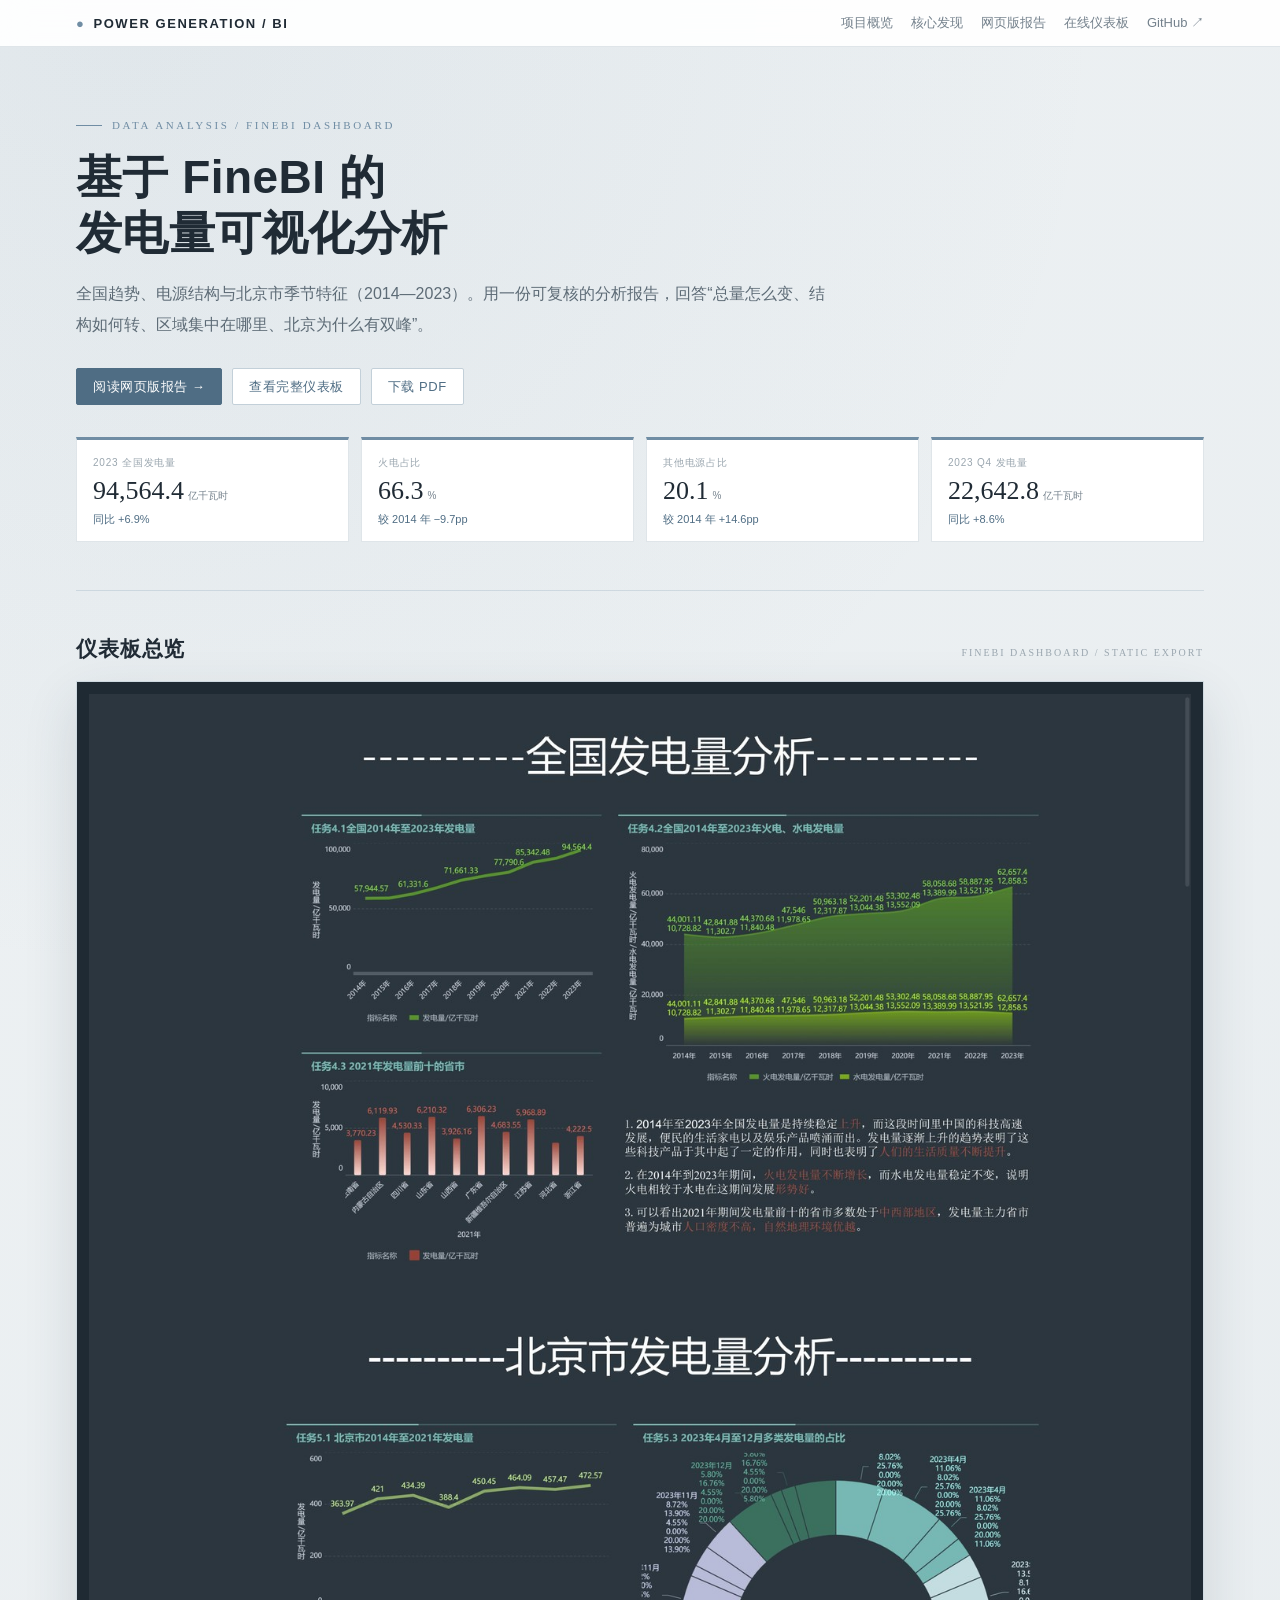
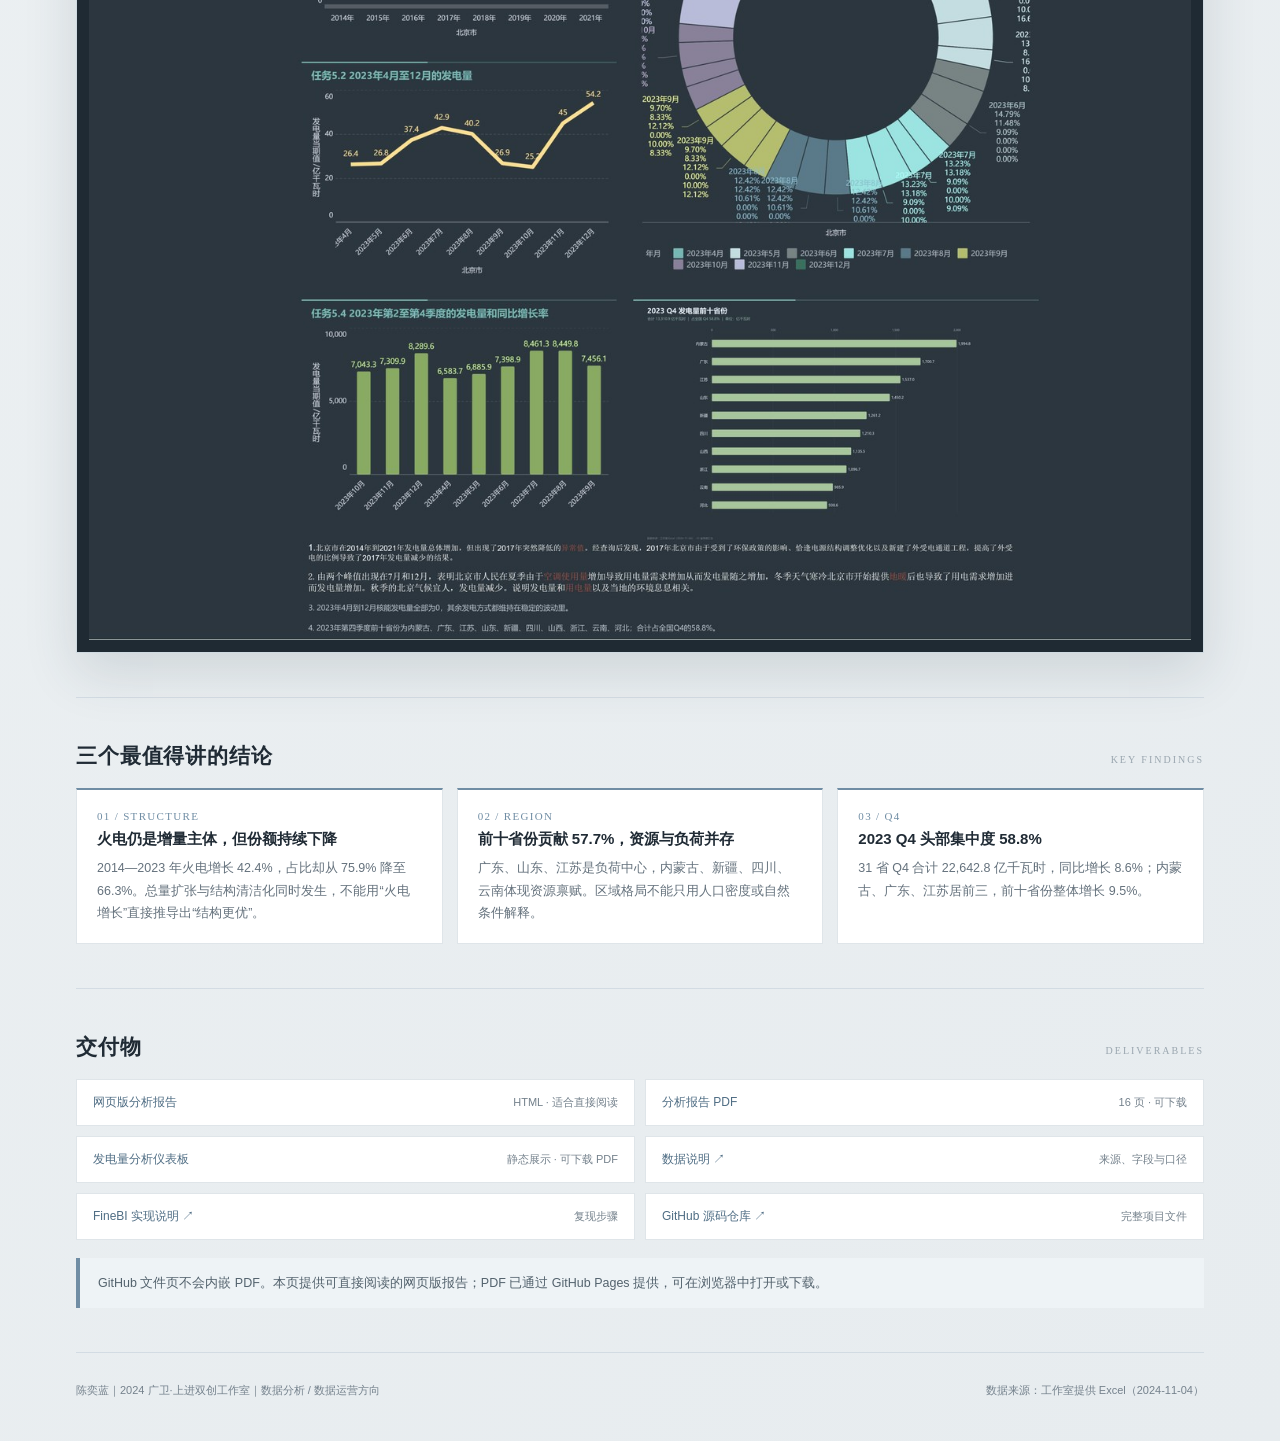
==== index.html @ d82bbfad "docs: add GitHub Pages web report and dashboard" ====
<!DOCTYPE html>
<html lang="zh-CN">
<head>
<meta charset="UTF-8">
<meta name="viewport" content="width=device-width, initial-scale=1.0">
<title>基于 FineBI 的发电量可视化分析｜陈奕蓝</title>
<meta name="description" content="基于 FineBI 的发电量可视化分析：全国趋势、电源结构、2023 Q4 前十省份与北京市季节特征。">
<meta property="og:title" content="基于 FineBI 的发电量可视化分析">
<meta property="og:description" content="全国趋势、电源结构与北京市季节特征（2014—2023）">
<meta property="og:image" content="images/00-dashboard-overview.jpg">
<link rel="stylesheet" href="assets/site.css">
</head>
<body>

<header class="site-nav">
  <div class="nav-inner">
    <div class="brand"><span>●</span>POWER GENERATION / BI</div>
    <nav class="nav-links">
      <a href="#overview">项目概览</a>
      <a href="#findings">核心发现</a>
      <a href="report/">网页版报告</a>
      <a href="dashboard/">在线仪表板</a>
      <a href="https://github.com/sherry230/power-generation-dashboard" target="_blank" rel="noopener">GitHub ↗</a>
    </nav>
  </div>
</header>

<main class="wrap">
  <section class="hero" id="overview">
    <div class="eyebrow">Data Analysis / FineBI Dashboard</div>
    <h1>基于 FineBI 的<br>发电量可视化分析</h1>
    <p class="sub">全国趋势、电源结构与北京市季节特征（2014—2023）。用一份可复核的分析报告，回答“总量怎么变、结构如何转、区域集中在哪里、北京为什么有双峰”。</p>
    <div class="hero-actions">
      <a class="btn primary" href="report/">阅读网页版报告 →</a>
      <a class="btn" href="dashboard/">查看完整仪表板</a>
      <a class="btn" href="report/power-generation-analysis-report.pdf">下载 PDF</a>
    </div>

    <div class="metrics">
      <div class="metric">
        <div class="k">2023 全国发电量</div>
        <div class="v">94,564.4<small>亿千瓦时</small></div>
        <div class="d">同比 +6.9%</div>
      </div>
      <div class="metric">
        <div class="k">火电占比</div>
        <div class="v">66.3<small>%</small></div>
        <div class="d">较 2014 年 −9.7pp</div>
      </div>
      <div class="metric">
        <div class="k">其他电源占比</div>
        <div class="v">20.1<small>%</small></div>
        <div class="d">较 2014 年 +14.6pp</div>
      </div>
      <div class="metric">
        <div class="k">2023 Q4 发电量</div>
        <div class="v">22,642.8<small>亿千瓦时</small></div>
        <div class="d">同比 +8.6%</div>
      </div>
    </div>
  </section>

  <section class="section">
    <div class="section-head">
      <h2>仪表板总览</h2>
      <span class="en">FineBI Dashboard / Static Export</span>
    </div>
    <div class="dashboard-frame">
      <a href="dashboard/" aria-label="查看完整仪表板">
        <img src="images/00-dashboard-overview.jpg" alt="基于 FineBI 的发电量分析仪表板">
      </a>
    </div>
  </section>

  <section class="section" id="findings">
    <div class="section-head">
      <h2>三个最值得讲的结论</h2>
      <span class="en">Key Findings</span>
    </div>
    <div class="cards">
      <article class="card">
        <div class="num">01 / STRUCTURE</div>
        <h3>火电仍是增量主体，但份额持续下降</h3>
        <p>2014—2023 年火电增长 42.4%，占比却从 75.9% 降至 66.3%。总量扩张与结构清洁化同时发生，不能用“火电增长”直接推导出“结构更优”。</p>
      </article>
      <article class="card">
        <div class="num">02 / REGION</div>
        <h3>前十省份贡献 57.7%，资源与负荷并存</h3>
        <p>广东、山东、江苏是负荷中心，内蒙古、新疆、四川、云南体现资源禀赋。区域格局不能只用人口密度或自然条件解释。</p>
      </article>
      <article class="card">
        <div class="num">03 / Q4</div>
        <h3>2023 Q4 头部集中度 58.8%</h3>
        <p>31 省 Q4 合计 22,642.8 亿千瓦时，同比增长 8.6%；内蒙古、广东、江苏居前三，前十省份整体增长 9.5%。</p>
      </article>
    </div>
  </section>

  <section class="section">
    <div class="section-head">
      <h2>交付物</h2>
      <span class="en">Deliverables</span>
    </div>
    <div class="deliverables">
      <div class="deliverable"><a href="report/">网页版分析报告</a><span>HTML · 适合直接阅读</span></div>
      <div class="deliverable"><a href="report/power-generation-analysis-report.pdf">分析报告 PDF</a><span>16 页 · 可下载</span></div>
      <div class="deliverable"><a href="dashboard/">发电量分析仪表板</a><span>静态展示 · 可下载 PDF</span></div>
      <div class="deliverable"><a href="https://github.com/sherry230/power-generation-dashboard/blob/main/data/README.md" target="_blank" rel="noopener">数据说明 ↗</a><span>来源、字段与口径</span></div>
      <div class="deliverable"><a href="https://github.com/sherry230/power-generation-dashboard/blob/main/docs/finebi-implementation.md" target="_blank" rel="noopener">FineBI 实现说明 ↗</a><span>复现步骤</span></div>
      <div class="deliverable"><a href="https://github.com/sherry230/power-generation-dashboard" target="_blank" rel="noopener">GitHub 源码仓库 ↗</a><span>完整项目文件</span></div>
    </div>
    <div class="note" style="margin-top:18px;">
      GitHub 文件页不会内嵌 PDF。本页提供可直接阅读的网页版报告；PDF 已通过 GitHub Pages 提供，可在浏览器中打开或下载。
    </div>
  </section>
</main>

<footer class="footer">
  <div class="wrap">
    <div>陈奕蓝｜2024 广卫·上进双创工作室｜数据分析 / 数据运营方向</div>
    <div>数据来源：工作室提供 Excel（2024-11-04）</div>
  </div>
</footer>

</body>
</html>
---- assets/site.css ----
:root{
  --ink:#202b35;
  --body:#3c4954;
  --muted:#74818c;
  --faint:#9aa6af;
  --blue:#708da4;
  --blue-deep:#4f6d84;
  --blue-soft:#eef3f6;
  --line:#dfe5e9;
  --paper:#fffefc;
  --bg:#e9edf0;
}

*{box-sizing:border-box;}
html{scroll-behavior:smooth;}
body{
  margin:0;
  color:var(--body);
  background:
    radial-gradient(circle at 10% 0%,rgba(112,141,164,.10),transparent 30%),
    linear-gradient(135deg,#edf1f3 0%,#e7ecef 100%);
  font-family:"Microsoft YaHei","PingFang SC","Noto Sans CJK SC",sans-serif;
  -webkit-font-smoothing:antialiased;
}
a{color:var(--blue-deep);text-decoration:none;}
a:hover{text-decoration:underline;}
img{max-width:100%;display:block;}

.site-nav{
  background:rgba(255,255,255,.92);
  border-bottom:1px solid var(--line);
  backdrop-filter:blur(12px);
  position:sticky;top:0;z-index:20;
}
.nav-inner{
  max-width:1180px;margin:0 auto;padding:14px 26px;
  display:flex;align-items:center;justify-content:space-between;gap:18px;
}
.brand{font-size:13px;letter-spacing:.12em;color:var(--ink);font-weight:700;}
.brand span{color:var(--blue);margin-right:8px;}
.nav-links{display:flex;gap:18px;flex-wrap:wrap;font-size:13px;}
.nav-links a{color:var(--muted);}
.nav-links a:hover{color:var(--blue-deep);text-decoration:none;}

.wrap{max-width:1180px;margin:0 auto;padding:0 26px;}

.hero{padding:72px 0 48px;border-bottom:1px solid rgba(112,141,164,.22);}
.eyebrow{
  display:flex;align-items:center;gap:10px;
  font-family:Georgia,"Times New Roman",serif;
  font-size:11px;letter-spacing:.24em;color:var(--blue);
  text-transform:uppercase;margin-bottom:18px;
}
.eyebrow::before{content:"";width:26px;height:1px;background:var(--blue);}
h1{
  margin:0;font-size:46px;line-height:1.22;letter-spacing:.01em;
  color:var(--ink);font-weight:700;
}
.hero .sub{
  max-width:760px;margin:18px 0 0;font-size:16px;line-height:1.9;color:#5d6b76;
}
.hero-actions{display:flex;gap:10px;flex-wrap:wrap;margin-top:28px;}
.btn{
  display:inline-flex;align-items:center;gap:8px;
  padding:11px 16px;border:1px solid #c3d0d9;background:#fff;color:var(--blue-deep);
  font-size:13px;line-height:1;letter-spacing:.04em;border-radius:2px;
}
.btn.primary{background:var(--blue-deep);border-color:var(--blue-deep);color:#fff;}
.btn:hover{text-decoration:none;background:var(--blue-soft);}
.btn.primary:hover{background:#3d5869;}

.metrics{
  display:grid;grid-template-columns:repeat(4,1fr);
  gap:12px;margin:32px 0 0;
}
.metric{
  background:#fff;border:1px solid var(--line);border-top:3px solid var(--blue);
  padding:16px 16px 14px;min-height:104px;
}
.metric .k{font-size:10px;letter-spacing:.08em;color:var(--faint);margin-bottom:7px;}
.metric .v{font-family:Georgia,"Times New Roman",serif;font-size:26px;color:var(--ink);line-height:1.1;}
.metric .v small{font-family:"Microsoft YaHei",sans-serif;font-size:10px;color:var(--muted);margin-left:4px;}
.metric .d{font-size:11px;color:var(--blue-deep);margin-top:6px;}

.section{padding:44px 0;border-bottom:1px solid rgba(112,141,164,.18);}
.section-head{display:flex;align-items:baseline;justify-content:space-between;gap:20px;margin-bottom:18px;}
.section-head h2{margin:0;font-size:21px;color:var(--ink);letter-spacing:.04em;}
.section-head .en{font-family:Georgia,serif;font-size:10px;letter-spacing:.2em;color:var(--faint);text-transform:uppercase;}

.dashboard-frame{
  background:#1f2a33;padding:12px;border:1px solid #cfdae1;
  box-shadow:0 20px 50px rgba(45,63,76,.14);
}
.dashboard-frame img{width:100%;height:auto;}

.cards{display:grid;grid-template-columns:repeat(3,1fr);gap:14px;}
.card{
  background:#fff;border:1px solid var(--line);padding:20px 20px 18px;
  border-top:2px solid var(--blue);
}
.card h3{margin:0 0 8px;font-size:15px;color:var(--ink);}
.card p{margin:0;font-size:12.5px;line-height:1.8;color:#65727d;}
.card .num{font-family:Georgia,serif;font-size:11px;color:var(--blue);letter-spacing:.12em;margin-bottom:8px;}

.deliverables{display:grid;grid-template-columns:repeat(2,1fr);gap:10px;}
.deliverable{
  display:flex;align-items:center;justify-content:space-between;gap:12px;
  background:#fff;border:1px solid var(--line);padding:14px 16px;font-size:13px;
}
.deliverable span{color:var(--muted);font-size:11px;}
.deliverable a{white-space:nowrap;font-size:12px;}

.note{
  background:var(--blue-soft);border-left:4px solid var(--blue);
  padding:14px 18px;font-size:12.5px;line-height:1.8;color:#53626d;
}
.footer{padding:28px 0 40px;color:var(--muted);font-size:11px;line-height:1.8;}
.footer .wrap{display:flex;justify-content:space-between;gap:18px;flex-wrap:wrap;}

/* dashboard page */
.dash-page{max-width:1500px;margin:0 auto;padding:26px 22px 50px;}
.dash-head{display:flex;align-items:flex-end;justify-content:space-between;gap:20px;margin:8px 0 18px;flex-wrap:wrap;}
.dash-head h1{font-size:30px;}
.dash-head p{margin:8px 0 0;color:var(--muted);font-size:12px;}
.dash-shell{background:#1f2a33;padding:12px;border:1px solid #cfdae1;box-shadow:0 20px 60px rgba(45,63,76,.18);}
.dash-shell img{width:100%;height:auto;}

@media (max-width:900px){
  h1{font-size:34px;}
  .hero{padding:48px 0 36px;}
  .metrics{grid-template-columns:repeat(2,1fr);}
  .cards{grid-template-columns:1fr;}
  .deliverables{grid-template-columns:1fr;}
  .wrap{padding:0 18px;}
  .nav-inner{padding:12px 18px;}
}
@media (max-width:520px){
  h1{font-size:28px;}
  .metrics{grid-template-columns:1fr;}
  .nav-links{gap:10px;font-size:12px;}
  .hero-actions .btn{width:100%;justify-content:center;}
}
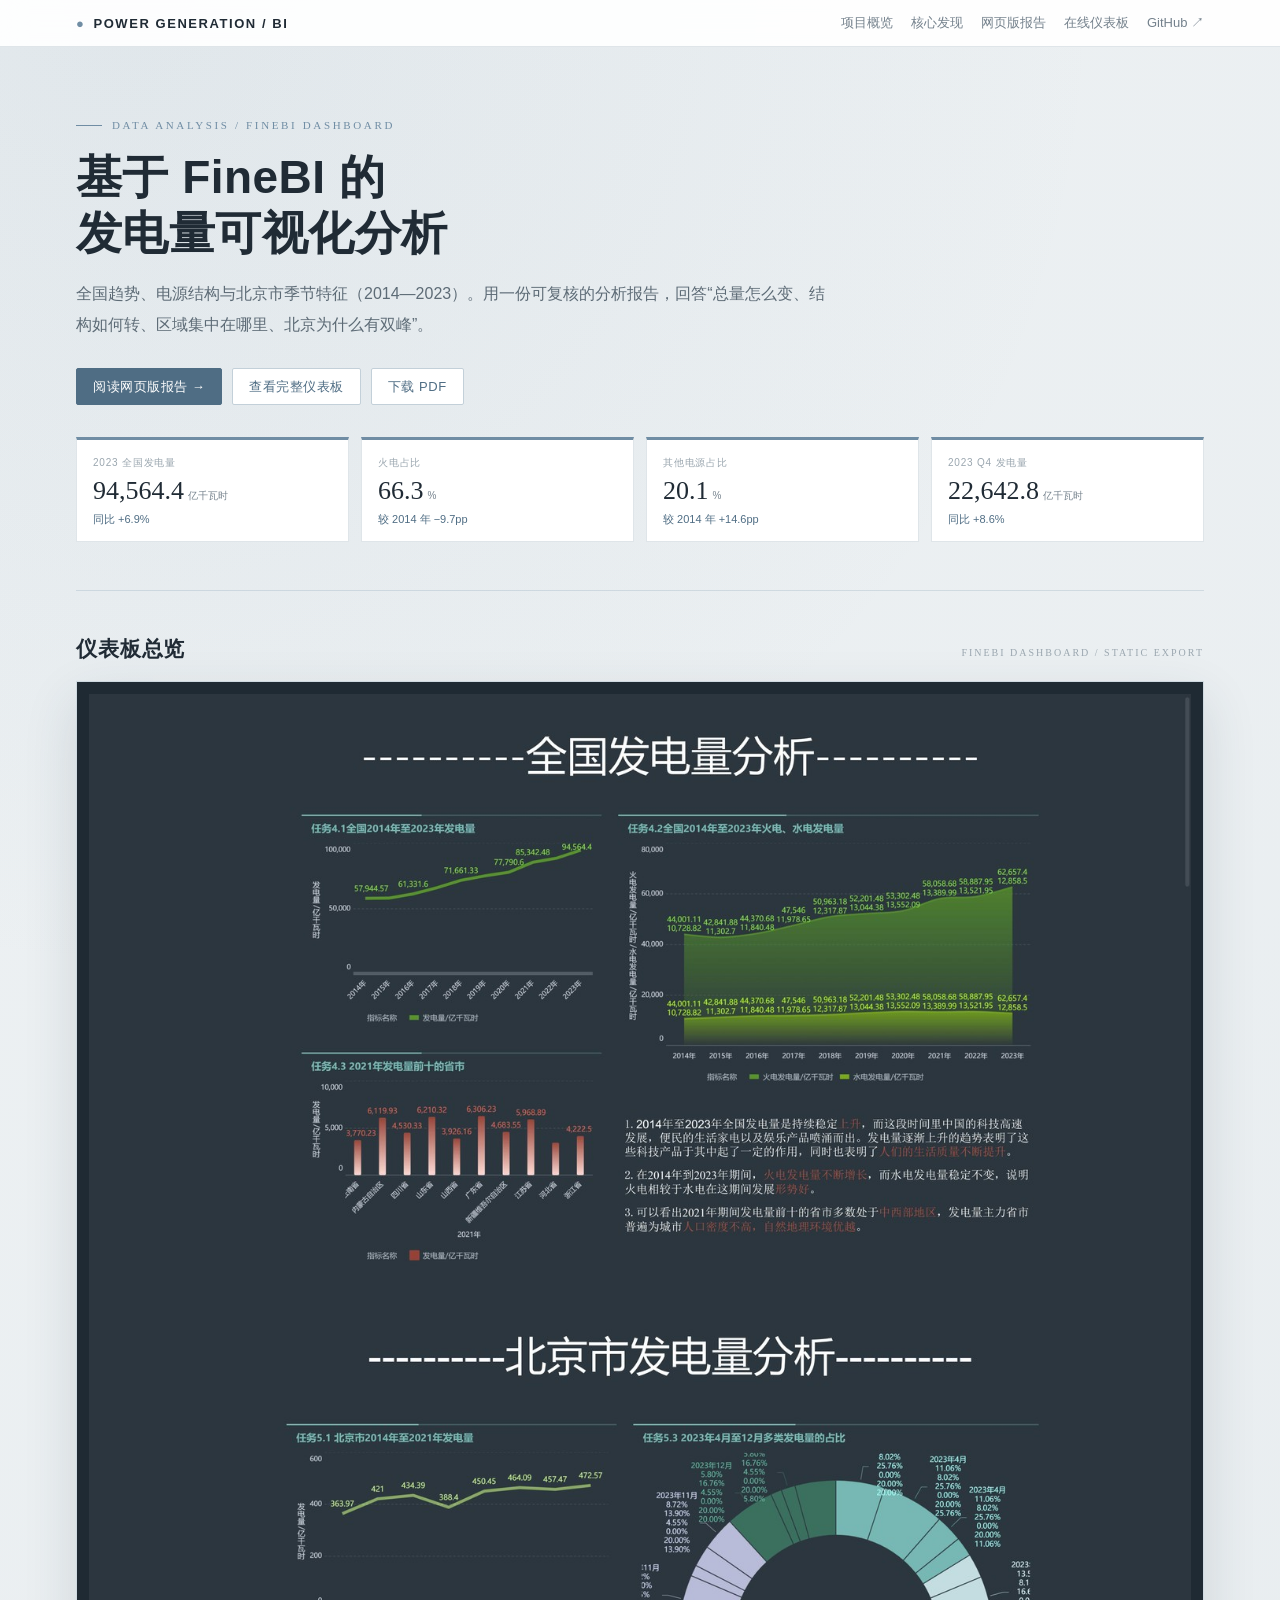
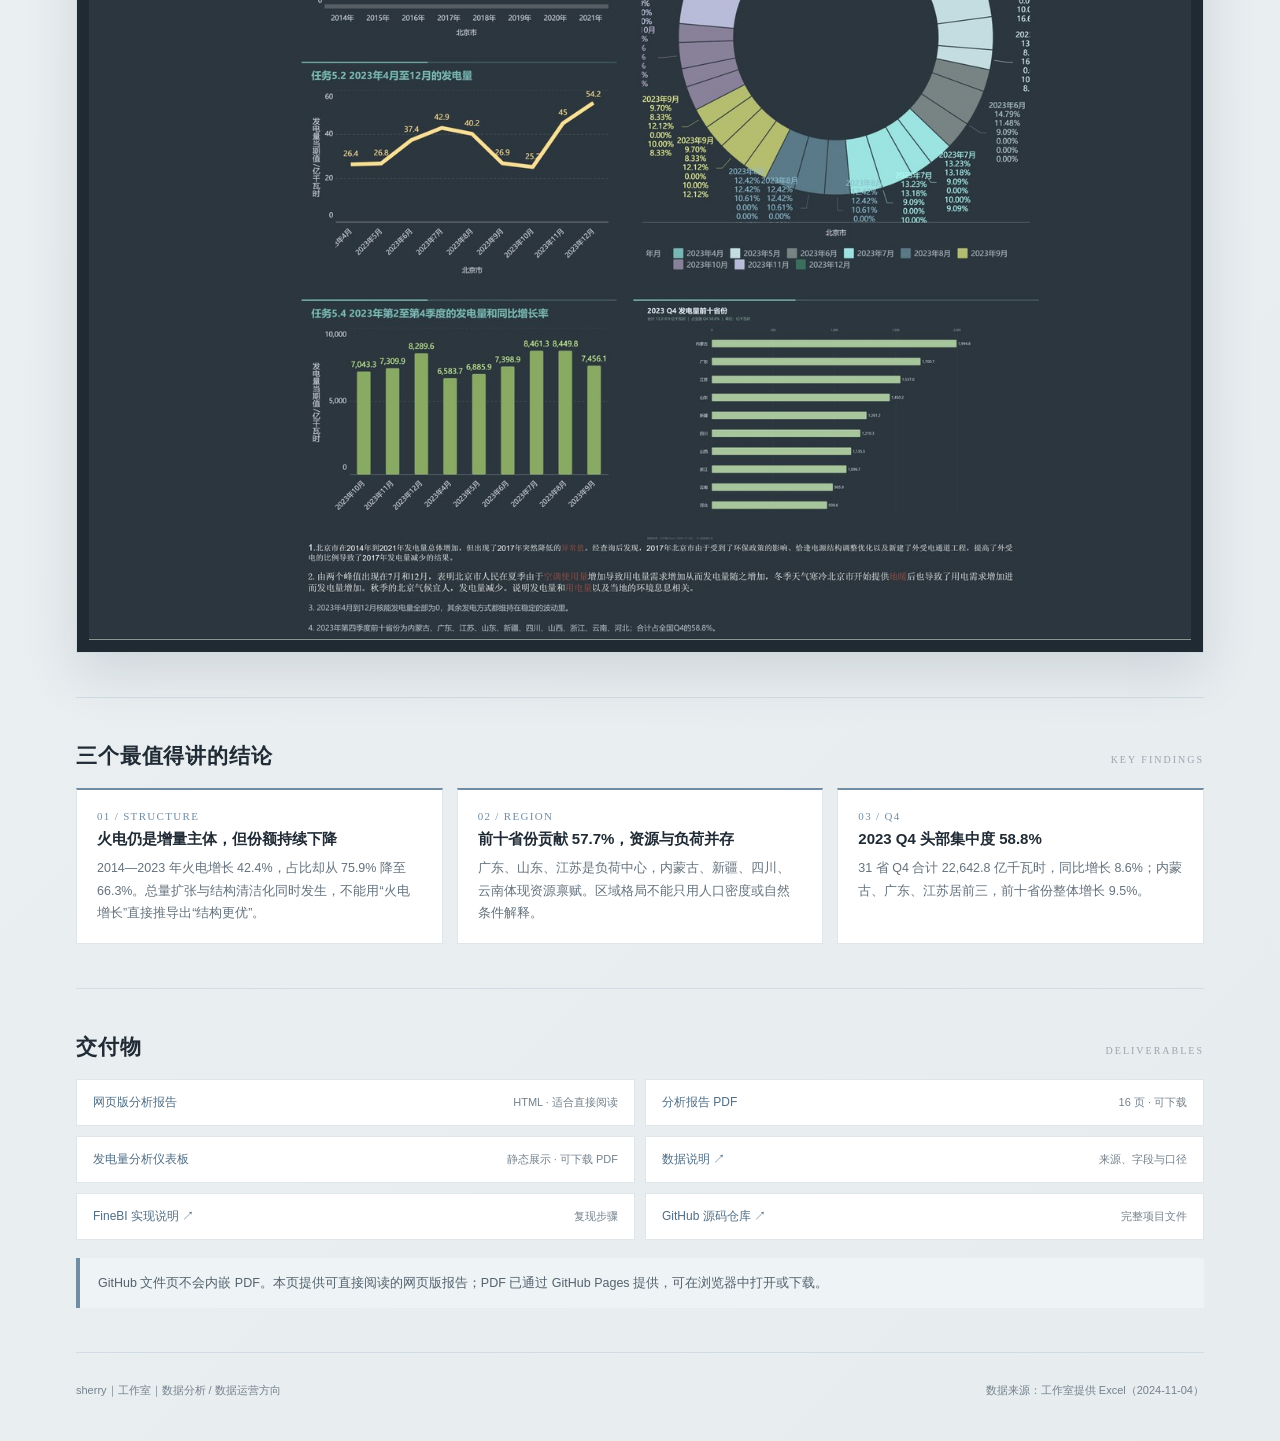
==== commit 9bdff4a1: "docs: publish web report and align author" ====
--- a/index.html
+++ b/index.html
@@ -1,9 +1,9 @@
-<!DOCTYPE html>
+﻿<!DOCTYPE html>
 <html lang="zh-CN">
 <head>
 <meta charset="UTF-8">
 <meta name="viewport" content="width=device-width, initial-scale=1.0">
-<title>基于 FineBI 的发电量可视化分析｜陈奕蓝</title>
+<title>基于 FineBI 的发电量可视化分析｜sherry</title>
 <meta name="description" content="基于 FineBI 的发电量可视化分析：全国趋势、电源结构、2023 Q4 前十省份与北京市季节特征。">
 <meta property="og:title" content="基于 FineBI 的发电量可视化分析">
 <meta property="og:description" content="全国趋势、电源结构与北京市季节特征（2014—2023）">
@@ -117,10 +117,11 @@
 
 <footer class="footer">
   <div class="wrap">
-    <div>陈奕蓝｜2024 广卫·上进双创工作室｜数据分析 / 数据运营方向</div>
+    <div>sherry｜工作室｜数据分析 / 数据运营方向</div>
     <div>数据来源：工作室提供 Excel（2024-11-04）</div>
   </div>
 </footer>
 
 </body>
 </html>
+
